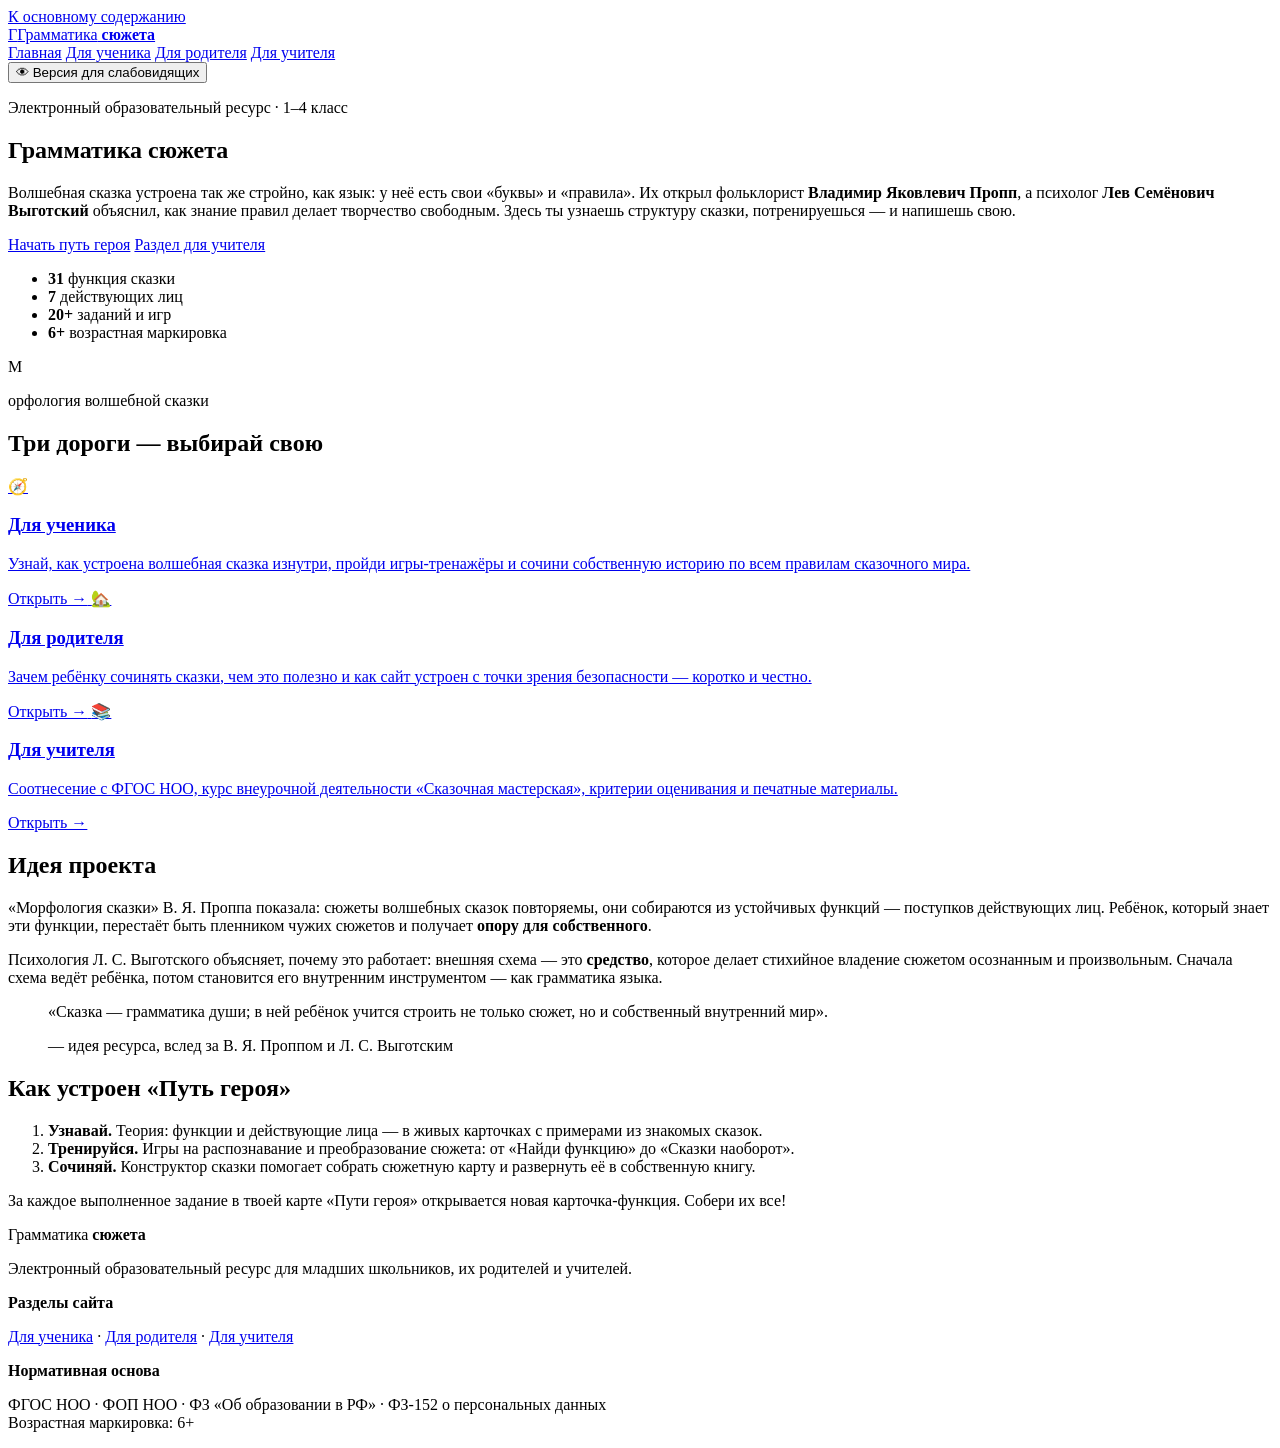
==== index.html @ 420a0da4 "deploy: index.html" ====
<!DOCTYPE html>
<html lang="ru">
<head>
<meta charset="UTF-8">
<meta name="viewport" content="width=device-width, initial-scale=1.0">
<title>Грамматика сюжета — сочиняем волшебную сказку по В. Я. Проппу</title>
<meta name="description" content="Электронный образовательный ресурс: развитие творческого воображения младших школьников через сочинение волшебных сказок по структуре В. Я. Проппа.">
<link rel="stylesheet" href="css/style.css">
</head>
<body>
<a class="skip" href="#main">К основному содержанию</a>
<header class="site-header">
  <div class="wrap header-row">
    <a class="logo" href="index.html"><span class="logo-mark">Г</span><span class="logo-text">Грамматика<b> сюжета</b></span></a>
    <nav class="main-nav" aria-label="Основная навигация">
      <a href="index.html" aria-current="page">Главная</a>
      <a href="pages/uchenik.html">Для ученика</a>
      <a href="pages/roditel.html">Для родителя</a>
      <a href="pages/uchitel.html">Для учителя</a>
    </nav>
    <button id="a11yToggle" class="btn-ghost" type="button" aria-pressed="false" title="Версия для слабовидящих">👁 Версия для слабовидящих</button>
  </div>
</header>

<main id="main">
  <section class="hero">
    <div class="wrap hero-grid">
      <div class="hero-text">
        <p class="overline">Электронный образовательный ресурс · 1–4 класс</p>
        <h1>Грамматика <span class="accent">сюжета</span></h1>
        <p class="lead">Волшебная сказка устроена так же стройно, как язык: у неё есть свои «буквы» и «правила». Их открыл фольклорист <b>Владимир Яковлевич Пропп</b>, а психолог <b>Лев Семёнович Выготский</b> объяснил, как знание правил делает творчество свободным. Здесь ты узнаешь структуру сказки, потренируешься — и напишешь свою.</p>
        <div class="hero-actions">
          <a class="btn primary" href="pages/uchenik.html">Начать путь героя</a>
          <a class="btn" href="pages/uchitel.html">Раздел для учителя</a>
        </div>
        <ul class="hero-facts">
          <li><b>31</b> функция сказки</li>
          <li><b>7</b> действующих лиц</li>
          <li><b>20+</b> заданий и игр</li>
          <li><b>6+</b> возрастная маркировка</li>
        </ul>
      </div>
      <div class="hero-art" aria-hidden="true">
        <div class="book">
          <div class="book-spine"></div>
          <div class="book-cover">
            <span class="drop-cap">М</span>
            <p>орфология волшебной сказки</p>
          </div>
        </div>
      </div>
    </div>
  </section>

  <section class="section">
    <div class="wrap">
      <h2>Три дороги — выбирай свою</h2>
      <div class="cards three">
        <a class="card path" href="pages/uchenik.html">
          <span class="card-emoji" aria-hidden="true">🧭</span>
          <h3>Для ученика</h3>
          <p>Узнай, как устроена волшебная сказка изнутри, пройди игры-тренажёры и сочини собственную историю по всем правилам сказочного мира.</p>
          <span class="card-link">Открыть →</span>
        </a>
        <a class="card path" href="pages/roditel.html">
          <span class="card-emoji" aria-hidden="true">🏡</span>
          <h3>Для родителя</h3>
          <p>Зачем ребёнку сочинять сказки, чем это полезно и как сайт устроен с точки зрения безопасности — коротко и честно.</p>
          <span class="card-link">Открыть →</span>
        </a>
        <a class="card path" href="pages/uchitel.html">
          <span class="card-emoji" aria-hidden="true">📚</span>
          <h3>Для учителя</h3>
          <p>Соотнесение с ФГОС НОО, курс внеурочной деятельности «Сказочная мастерская», критерии оценивания и печатные материалы.</p>
          <span class="card-link">Открыть →</span>
        </a>
      </div>
    </div>
  </section>

  <section class="section tinted">
    <div class="wrap two-col">
      <div>
        <h2>Идея проекта</h2>
        <p>«Морфология сказки» В. Я. Проппа показала: сюжеты волшебных сказок повторяемы, они собираются из устойчивых функций — поступков действующих лиц. Ребёнок, который знает эти функции, перестаёт быть пленником чужих сюжетов и получает <b>опору для собственного</b>.</p>
        <p>Психология Л. С. Выготского объясняет, почему это работает: внешняя схема — это <b>средство</b>, которое делает стихийное владение сюжетом осознанным и произвольным. Сначала схема ведёт ребёнка, потом становится его внутренним инструментом — как грамматика языка.</p>
      </div>
      <blockquote class="quote">
        <p>«Сказка — грамматика души; в ней ребёнок учится строить не только сюжет, но и собственный внутренний мир».</p>
        <footer>— идея ресурса, вслед за В. Я. Проппом и Л. С. Выготским</footer>
      </blockquote>
    </div>
  </section>

  <section class="section">
    <div class="wrap">
      <h2>Как устроен «Путь героя»</h2>
      <ol class="steps">
        <li><b>Узнавай.</b> Теория: функции и действующие лица — в живых карточках с примерами из знакомых сказок.</li>
        <li><b>Тренируйся.</b> Игры на распознавание и преобразование сюжета: от «Найди функцию» до «Сказки наоборот».</li>
        <li><b>Сочиняй.</b> Конструктор сказки помогает собрать сюжетную карту и развернуть её в собственную книгу.</li>
      </ol>
      <p class="note">За каждое выполненное задание в твоей карте «Пути героя» открывается новая карточка-функция. Собери их все!</p>
    </div>
  </section>
</main>

<footer class="site-footer">
  <div class="wrap footer-grid">
    <div>
      <p class="logo-text">Грамматика<b> сюжета</b></p>
      <p>Электронный образовательный ресурс для младших школьников, их родителей и учителей.</p>
    </div>
    <div>
      <p><b>Разделы сайта</b></p>
      <p><a href="pages/uchenik.html">Для ученика</a> · <a href="pages/roditel.html">Для родителя</a> · <a href="pages/uchitel.html">Для учителя</a></p>
    </div>
    <div>
      <p><b>Нормативная основа</b></p>
      <p>ФГОС НОО · ФОП НОО · ФЗ «Об образовании в РФ» · ФЗ-152 о персональных данных<br>Возрастная маркировка: 6+</p>
    </div>
  </div>
</footer>
<script src="js/app.js"></script>
</body>
</html>
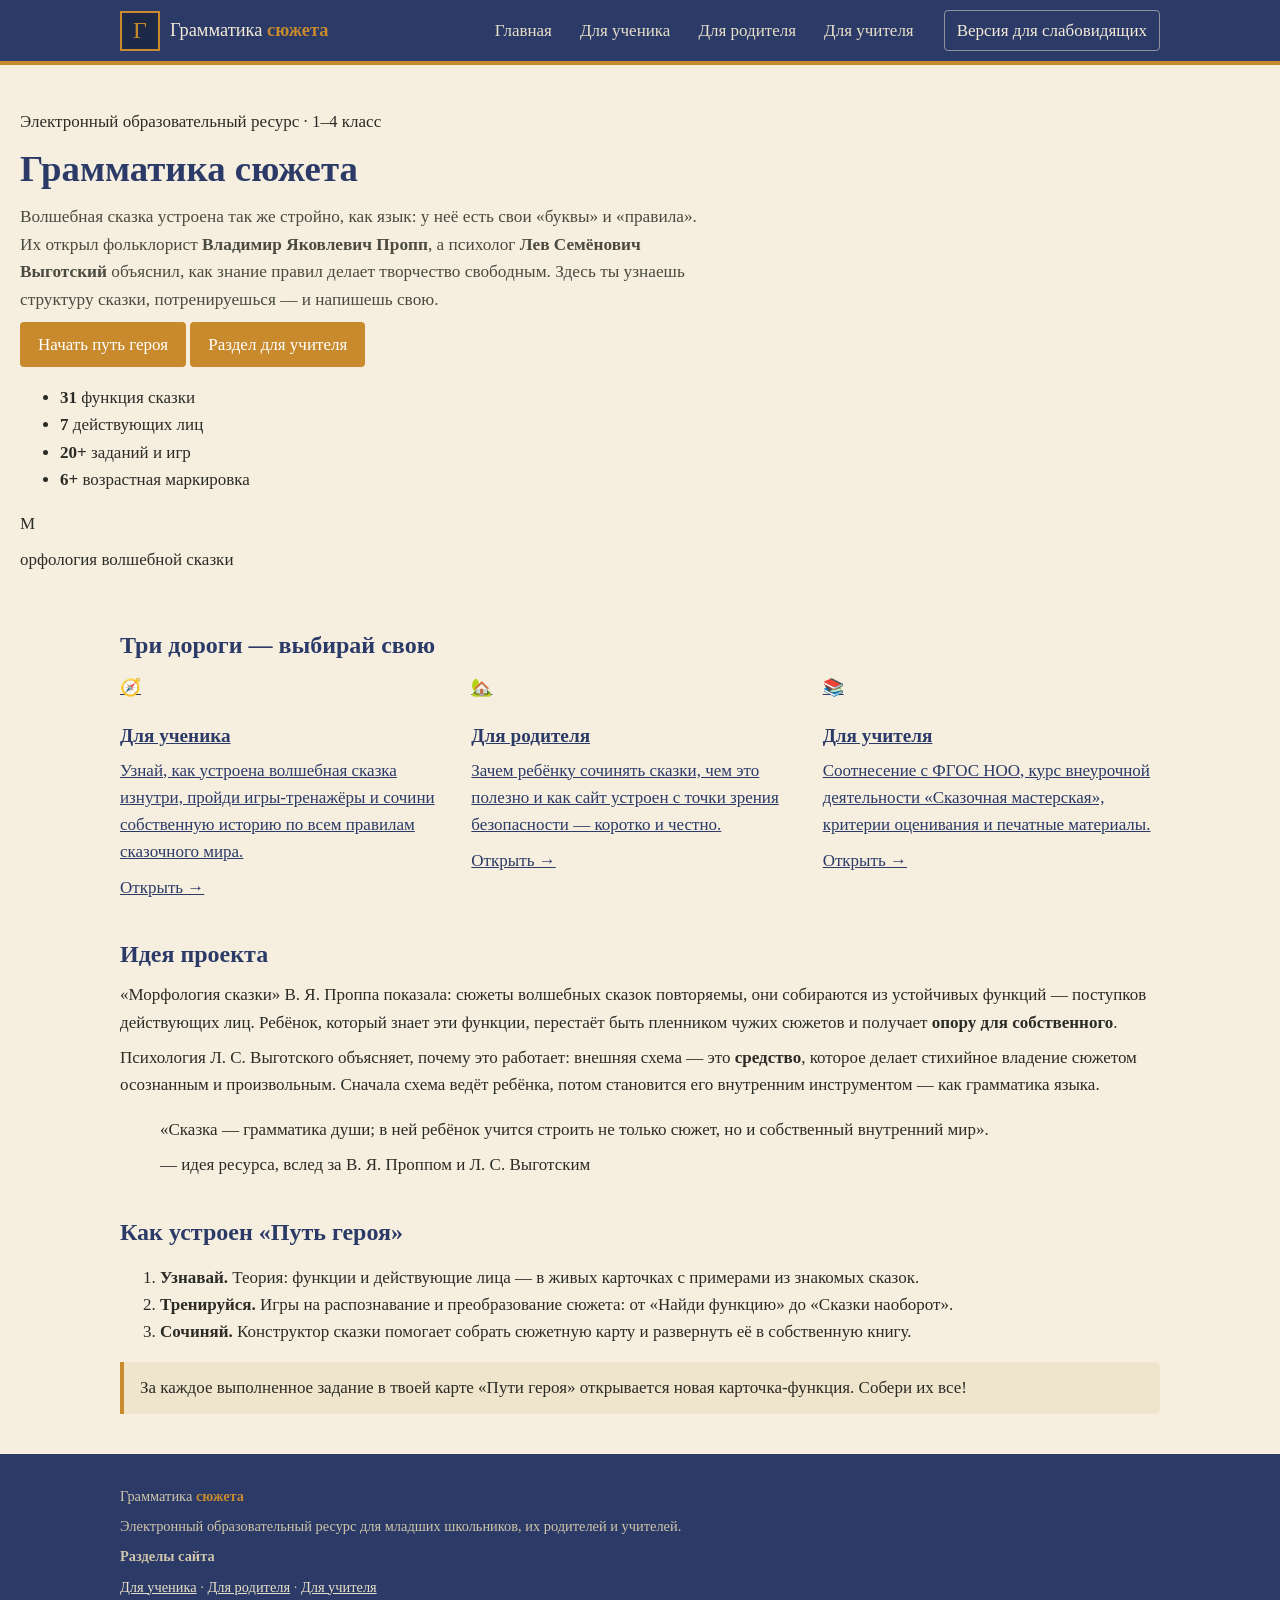
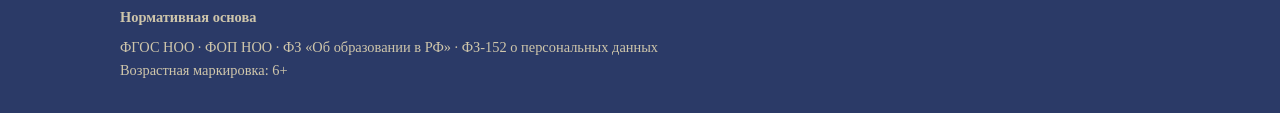
==== commit b484d411: "fix: hero book layout + section links" ====
--- a/index.html
+++ b/index.html
@@ -14,9 +14,9 @@
     <a class="logo" href="index.html"><span class="logo-mark">Г</span><span class="logo-text">Грамматика<b> сюжета</b></span></a>
     <nav class="main-nav" aria-label="Основная навигация">
       <a href="index.html" aria-current="page">Главная</a>
-      <a href="pages/uchenik.html">Для ученика</a>
-      <a href="pages/roditel.html">Для родителя</a>
-      <a href="pages/uchitel.html">Для учителя</a>
+      <a href="uchenik.html">Для ученика</a>
+      <a href="roditel.html">Для родителя</a>
+      <a href="uchitel.html">Для учителя</a>
     </nav>
     <button id="a11yToggle" class="btn-ghost" type="button" aria-pressed="false" title="Версия для слабовидящих">👁 Версия для слабовидящих</button>
   </div>
@@ -30,8 +30,8 @@
         <h1>Грамматика <span class="accent">сюжета</span></h1>
         <p class="lead">Волшебная сказка устроена так же стройно, как язык: у неё есть свои «буквы» и «правила». Их открыл фольклорист <b>Владимир Яковлевич Пропп</b>, а психолог <b>Лев Семёнович Выготский</b> объяснил, как знание правил делает творчество свободным. Здесь ты узнаешь структуру сказки, потренируешься — и напишешь свою.</p>
         <div class="hero-actions">
-          <a class="btn primary" href="pages/uchenik.html">Начать путь героя</a>
-          <a class="btn" href="pages/uchitel.html">Раздел для учителя</a>
+          <a class="btn primary" href="uchenik.html">Начать путь героя</a>
+          <a class="btn" href="uchitel.html">Раздел для учителя</a>
         </div>
         <ul class="hero-facts">
           <li><b>31</b> функция сказки</li>
@@ -56,19 +56,19 @@
     <div class="wrap">
       <h2>Три дороги — выбирай свою</h2>
       <div class="cards three">
-        <a class="card path" href="pages/uchenik.html">
+        <a class="card path" href="uchenik.html">
           <span class="card-emoji" aria-hidden="true">🧭</span>
           <h3>Для ученика</h3>
           <p>Узнай, как устроена волшебная сказка изнутри, пройди игры-тренажёры и сочини собственную историю по всем правилам сказочного мира.</p>
           <span class="card-link">Открыть →</span>
         </a>
-        <a class="card path" href="pages/roditel.html">
+        <a class="card path" href="roditel.html">
           <span class="card-emoji" aria-hidden="true">🏡</span>
           <h3>Для родителя</h3>
           <p>Зачем ребёнку сочинять сказки, чем это полезно и как сайт устроен с точки зрения безопасности — коротко и честно.</p>
           <span class="card-link">Открыть →</span>
         </a>
-        <a class="card path" href="pages/uchitel.html">
+        <a class="card path" href="uchitel.html">
           <span class="card-emoji" aria-hidden="true">📚</span>
           <h3>Для учителя</h3>
           <p>Соотнесение с ФГОС НОО, курс внеурочной деятельности «Сказочная мастерская», критерии оценивания и печатные материалы.</p>
@@ -113,7 +113,7 @@
     </div>
     <div>
       <p><b>Разделы сайта</b></p>
-      <p><a href="pages/uchenik.html">Для ученика</a> · <a href="pages/roditel.html">Для родителя</a> · <a href="pages/uchitel.html">Для учителя</a></p>
+      <p><a href="uchenik.html">Для ученика</a> · <a href="roditel.html">Для родителя</a> · <a href="uchitel.html">Для учителя</a></p>
     </div>
     <div>
       <p><b>Нормативная основа</b></p>
--- a/css/style.css
+++ b/css/style.css
@@ -0,0 +1,158 @@
+:root{
+  --paper:#f6efe0; --paper2:#efe4cc; --ink:#2b2b26; --navy:#2b3a67; --navy2:#1d2947;
+  --ochre:#c88a2d; --ochre2:#a8721f; --red:#8e3b2f; --green:#4e6b48; --line:#d8c9a6;
+  --card:#fffaf0; --shadow:0 2px 10px rgba(43,58,103,.10);
+}
+*{box-sizing:border-box}
+html{scroll-behavior:smooth}
+body{margin:0;background:var(--paper);color:var(--ink);font:17px/1.6 Georgia,'Times New Roman',serif}
+.wrap{max-width:1080px;margin:0 auto;padding:0 20px}
+h1,h2,h3,h4{font-family:'Palatino Linotype',Palatino,Georgia,serif;color:var(--navy);line-height:1.25}
+h1{font-size:2.1rem;margin:.3em 0} h2{font-size:1.5rem;margin:1.6em 0 .5em} h3{font-size:1.2rem;margin:1.2em 0 .4em}
+p{margin:.5em 0}
+a{color:var(--navy)}
+.skip{position:absolute;left:-999px;top:0;background:var(--navy);color:#fff;padding:8px 14px;z-index:99}
+.skip:focus{left:8px;top:8px}
+.site-header{background:var(--navy);color:#f3ead7;border-bottom:4px solid var(--ochre)}
+.header-row{display:flex;align-items:center;gap:18px;flex-wrap:wrap;padding:10px 20px}
+.logo{display:flex;align-items:center;gap:10px;color:#f3ead7;text-decoration:none;font-size:1.15rem}
+.logo-mark{display:inline-flex;align-items:center;justify-content:center;width:40px;height:40px;border:2px solid var(--ochre);color:var(--ochre);font-size:1.5rem;font-family:'Palatino Linotype',serif;background:var(--navy2)}
+.logo-text b{color:var(--ochre);font-weight:600}
+.main-nav{display:flex;gap:4px;flex-wrap:wrap;margin-left:auto}
+.main-nav a{color:#e8dfc8;text-decoration:none;padding:7px 12px;border-radius:4px}
+.main-nav a:hover{background:rgba(255,255,255,.12)}
+.main-nav a.active{background:var(--ochre);color:#fff}
+.btn-ghost{background:transparent;border:1px solid rgba(243,234,215,.5);color:#f3ead7;padding:6px 12px;border-radius:4px;cursor:pointer;font:inherit}
+.btn-ghost:hover{background:rgba(255,255,255,.12)}
+.btn{display:inline-block;background:var(--ochre);color:#fff;border:none;padding:9px 18px;border-radius:4px;cursor:pointer;font:inherit;text-decoration:none}
+.btn:hover{background:var(--ochre2)}
+.btn-outline{display:inline-block;background:transparent;border:1.5px solid var(--navy);color:var(--navy);padding:8px 16px;border-radius:4px;cursor:pointer;font:inherit}
+.btn-outline:hover{background:var(--navy);color:#fff}
+.btn.small{padding:5px 10px;font-size:.85rem}
+.page-title{margin-top:24px}
+.lead{font-size:1.08rem;color:#4a4a40;max-width:52em}
+.hero{display:grid;grid-template-columns:1.4fr 1fr;gap:26px;align-items:center;padding:34px 0 10px}
+.hero h1{font-size:2.3rem}
+.hero .subtitle{color:var(--ochre2);font-style:italic;font-size:1.1rem}
+.door{display:block;background:var(--card);border:1px solid var(--line);border-left:5px solid var(--ochre);border-radius:6px;padding:18px 20px;text-decoration:none;color:var(--ink);box-shadow:var(--shadow);transition:transform .15s ease}
+.door:hover{transform:translateY(-2px)}
+.door h3{margin:0 0 6px;color:var(--navy)}
+.door p{margin:0;color:#55534a;font-size:.95rem}
+.doors{display:grid;grid-template-columns:repeat(3,1fr);gap:16px;margin:26px 0}
+.tabs{display:flex;gap:8px;flex-wrap:wrap;margin:18px 0}
+.tab{background:var(--paper2);border:1px solid var(--line);border-bottom:none;padding:9px 16px;border-radius:6px 6px 0 0;cursor:pointer;font:inherit;color:var(--navy)}
+.tab.active{background:var(--card);font-weight:bold;border-color:var(--ochre)}
+.tabpanel{background:var(--card);border:1px solid var(--line);border-radius:0 6px 6px 6px;padding:22px 26px;box-shadow:var(--shadow)}
+.tabpanel[hidden]{display:none}
+.cards{display:grid;grid-template-columns:repeat(auto-fill,minmax(250px,1fr));gap:14px;margin:14px 0}
+.fcard{background:var(--paper);border:1px solid var(--line);border-radius:6px;padding:12px 14px;position:relative}
+.fcard .num{position:absolute;top:-10px;left:12px;background:var(--navy);color:#fff;border-radius:50%;width:26px;height:26px;display:flex;align-items:center;justify-content:center;font-size:.8rem}
+.fcard h4{margin:6px 0 4px;font-size:1rem}
+.fcard p{margin:0;font-size:.88rem;color:#55534a}
+.task{background:var(--paper);border:1px solid var(--line);border-radius:6px;padding:18px 20px;margin:16px 0}
+.task h3{margin-top:0}
+.task .hint{font-size:.88rem;color:#77746a;font-style:italic}
+.feedback{margin-top:10px;padding:8px 12px;border-radius:4px;display:none}
+.feedback.ok{display:block;background:#e7efe4;color:var(--green);border:1px solid #bcd3b4}
+.feedback.bad{display:block;background:#f3e2de;color:var(--red);border:1px solid #dcb8b0}
+.chip{display:inline-block;background:var(--card);border:1.5px solid var(--navy);border-radius:20px;padding:6px 14px;margin:4px;cursor:pointer;font:inherit;font-size:.95rem}
+.chip:hover{background:#eef0f7}
+.chip.used{opacity:.35;pointer-events:none}
+.chip.correct{background:var(--green);border-color:var(--green);color:#fff}
+.chip.wrong{background:var(--red);border-color:var(--red);color:#fff}
+.order-slot{min-height:46px;border:1.5px dashed var(--line);border-radius:4px;margin:6px 0;padding:8px 10px;background:#fbf6ea;display:flex;align-items:center;gap:8px}
+.order-slot .slot-num{background:var(--navy);color:#fff;border-radius:4px;min-width:26px;height:26px;display:inline-flex;align-items:center;justify-content:center;font-size:.8rem}
+select,input[type=text],textarea{font:inherit;padding:8px 10px;border:1px solid var(--line);border-radius:4px;background:#fff;width:100%;max-width:560px}
+textarea{min-height:120px}
+.quiz-q{margin:16px 0}
+.quiz-q p{font-weight:bold}
+.quiz-opt{display:block;margin:4px 0}
+.story-map{counter-reset:step;margin:10px 0;padding-left:0;list-style:none}
+.story-map li{counter-increment:step;position:relative;padding:8px 0 8px 46px;border-left:2px solid var(--ochre);margin-left:14px}
+.story-map li::before{content:counter(step);position:absolute;left:-14px;top:8px;width:26px;height:26px;background:var(--ochre);color:#fff;border-radius:50%;display:flex;align-items:center;justify-content:center;font-size:.85rem}
+.aud{border:none;background:none;cursor:pointer;font-size:.9rem;color:var(--navy);text-decoration:underline;padding:0}
+.progress-path{background:var(--navy2);color:#e8dfc8;border-radius:6px;padding:14px 18px;margin:16px 0;display:flex;align-items:center;gap:14px;flex-wrap:wrap}
+.progress-path b{color:var(--ochre)}
+.progress-bar{flex:1;min-width:160px;height:12px;background:rgba(255,255,255,.15);border-radius:6px;overflow:hidden}
+.progress-bar i{display:block;height:100%;background:var(--ochre);width:0;transition:width .4s}
+.match-row{display:flex;gap:10px;align-items:center;flex-wrap:wrap;margin:8px 0}
+.match-row .label{min-width:220px}
+.note{border-left:4px solid var(--ochre);background:var(--paper2);padding:12px 16px;border-radius:0 6px 6px 0;margin:14px 0}
+.note b{color:var(--navy)}
+footer.site-footer{margin-top:40px;background:var(--navy);color:#cfc6ab;padding:24px 0;font-size:.9rem}
+.footer-row{display:grid;grid-template-columns:repeat(3,1fr);gap:18px}
+footer a{color:#e8dfc8}
+/* Версия для слабовидящих */
+body.a11y{background:#fff;color:#000;font-size:1.35em;line-height:1.8}
+body.a11y .site-header,body.a11y footer.site-footer{background:#000;color:#fff}
+body.a11y h1,body.a11y h2,body.a11y h3,body.a11y h4{color:#000}
+body.a11y .tabpanel,body.a11y .task,body.a11y .fcard,body.a11y .door,body.a11y .note{background:#fff;border:2px solid #000}
+body.a11y .tab{background:#fff;border:2px solid #000;color:#000}
+body.a11y .tab.active{background:#000;color:#fff;font-weight:normal}
+body.a11y .main-nav a{color:#fff}
+body.a11y .btn{background:#000;border:2px solid #000}
+body.a11y img{filter:grayscale(1)}
+@media(max-width:820px){.hero{grid-template-columns:1fr}.doors{grid-template-columns:1fr}.footer-row{grid-template-columns:1fr}.header-row{gap:10px}}
+@media print{.site-header,.site-footer,.tabs,.btn,.progress-path{display:none}}
+
+/* Кнопка прослушивания */
+.speech-btn{background:none;border:1px solid var(--line);border-radius:8px;padding:2px 10px;cursor:pointer;font-size:.85em;color:var(--navy)}
+.speech-btn:hover{background:var(--card)}
+.speech-btn[aria-pressed="true"]{background:var(--ochre);color:#fff;border-color:var(--ochre)}
+
+/* Путь героя */
+.hero-path{display:flex;flex-wrap:wrap;gap:6px;margin:10px 0}
+.hero-path .step{width:34px;height:34px;border-radius:50%;display:flex;align-items:center;justify-content:center;font-size:.75em;border:2px solid var(--line);background:var(--card);color:#b7ab8f;font-family:sans-serif}
+.hero-path .step.done{border-color:var(--ochre);background:var(--ochre);color:#fff}
+
+/* Отрывки и выборы */
+.excerpt{background:var(--card);border-left:4px solid var(--ochre);padding:10px 14px;margin:8px 0;font-style:italic}
+.excerpt .who{display:block;font-style:normal;font-size:.85em;color:#7a7154}
+.task select,.task input[type=text]{font:inherit;padding:6px 8px;border:1px solid var(--line);border-radius:8px;background:#fff;max-width:100%}
+.task .row{margin:6px 0}
+.score{font-family:sans-serif;font-size:.95em;color:var(--navy);margin-top:8px}
+.restart{margin-left:10px}
+
+/* Кубики */
+.dice-row{display:flex;gap:16px;flex-wrap:wrap;margin:10px 0}
+.dice{flex:1 1 180px;background:var(--card);border:2px solid var(--navy);border-radius:14px;padding:12px;text-align:center;min-height:96px;display:flex;flex-direction:column;justify-content:center}
+.dice .d-label{font-size:.8em;text-transform:uppercase;letter-spacing:.08em;color:#7a7154;font-family:sans-serif}
+.dice .d-value{font-size:1.15em;color:var(--navy);font-weight:bold;margin-top:4px}
+.dice.thrown{animation:shake .4s}
+@keyframes shake{25%{transform:rotate(-2deg)}75%{transform:rotate(2deg)}}
+
+/* Конструктор сказки */
+.builder-line{display:flex;align-items:center;gap:10px;margin:8px 0;padding:8px 10px;background:var(--card);border:1px solid var(--line);border-radius:10px}
+.builder-line .b-num{width:30px;height:30px;border-radius:50%;background:var(--navy);color:#fff;display:flex;align-items:center;justify-content:center;font-family:sans-serif;font-size:.8em;flex:none}
+.builder-line select{flex:1}
+.builder-line .b-help{font-size:.85em;color:#7a7154}
+.builder-out{background:var(--card);border:2px dashed var(--ochre);border-radius:12px;padding:14px;margin-top:12px}
+textarea.tale{width:100%;min-height:180px;font:inherit;padding:10px;border:1px solid var(--line);border-radius:10px;background:#fff}
+.task .btn{margin-top:8px}
+.cubes{display:flex;gap:12px;flex-wrap:wrap;margin:10px 0}
+.cube{flex:1 1 150px;background:var(--card);border:2px solid var(--navy);border-radius:14px;padding:14px;text-align:center;min-height:80px;display:flex;align-items:center;justify-content:center;font-weight:bold}
+.constructor .step{display:flex;gap:10px;align-items:flex-start;margin:8px 0;padding:10px;border:1px solid var(--line);border-radius:10px;background:var(--card)}
+.constructor .step .num{min-width:30px;height:30px;border-radius:50%;background:var(--navy);color:#fff;display:flex;align-items:center;justify-content:center;font-family:sans-serif;font-size:.85em}
+.constructor textarea{flex:1}
+details.func-card{border:1px solid var(--line);border-radius:10px;background:var(--card);margin:6px 0;padding:8px 12px}
+details.func-card summary{cursor:pointer;font-weight:bold;color:var(--navy)}
+details.func-card .ex{color:#5a5240;font-style:italic}
+
+/* Версия для слабовидящих */
+body.a11y{background:#fff;color:#000;font-size:20px;line-height:1.8}
+body.a11y .site-header{background:#fff;color:#000;border-bottom:3px solid #000}
+body.a11y .logo,body.a11y .main-nav a,body.a11y .main-nav a.active{color:#000;border-color:#000}
+body.a11y h1,body.a11y h2,body.a11y h3,body.a11y h4{color:#000}
+body.a11y .card,body.a11y .fcard,body.a11y .task,body.a11y details.func-card,body.a11y .excerpt{background:#fff;border-color:#000}
+body.a11y img{max-width:100%;filter:grayscale(1)}
+body.a11y .btn,body.a11y .chip,body.a11y .tab{border:2px solid #000}
+
+/* Версия для слабовидящих */
+body.a11y{background:#fff;color:#000;font-size:22px}
+body.a11y .site-header{background:#000;color:#fff;border-bottom:4px solid #000}
+body.a11y .logo-text,body.a11y .main-nav a{color:#fff}
+body.a11y h1,body.a11y h2,body.a11y h3,body.a11y h4{color:#000}
+body.a11y .fcard,details.func-card,.task,.constructor .step{background:#fff;border-color:#000}
+body.a11y .btn,body.a11y .tab.active{background:#000;color:#ffd700}
+body.a11y img{filter:contrast(1.1)}
+body.a11y .lead,body.a11y p{color:#000}
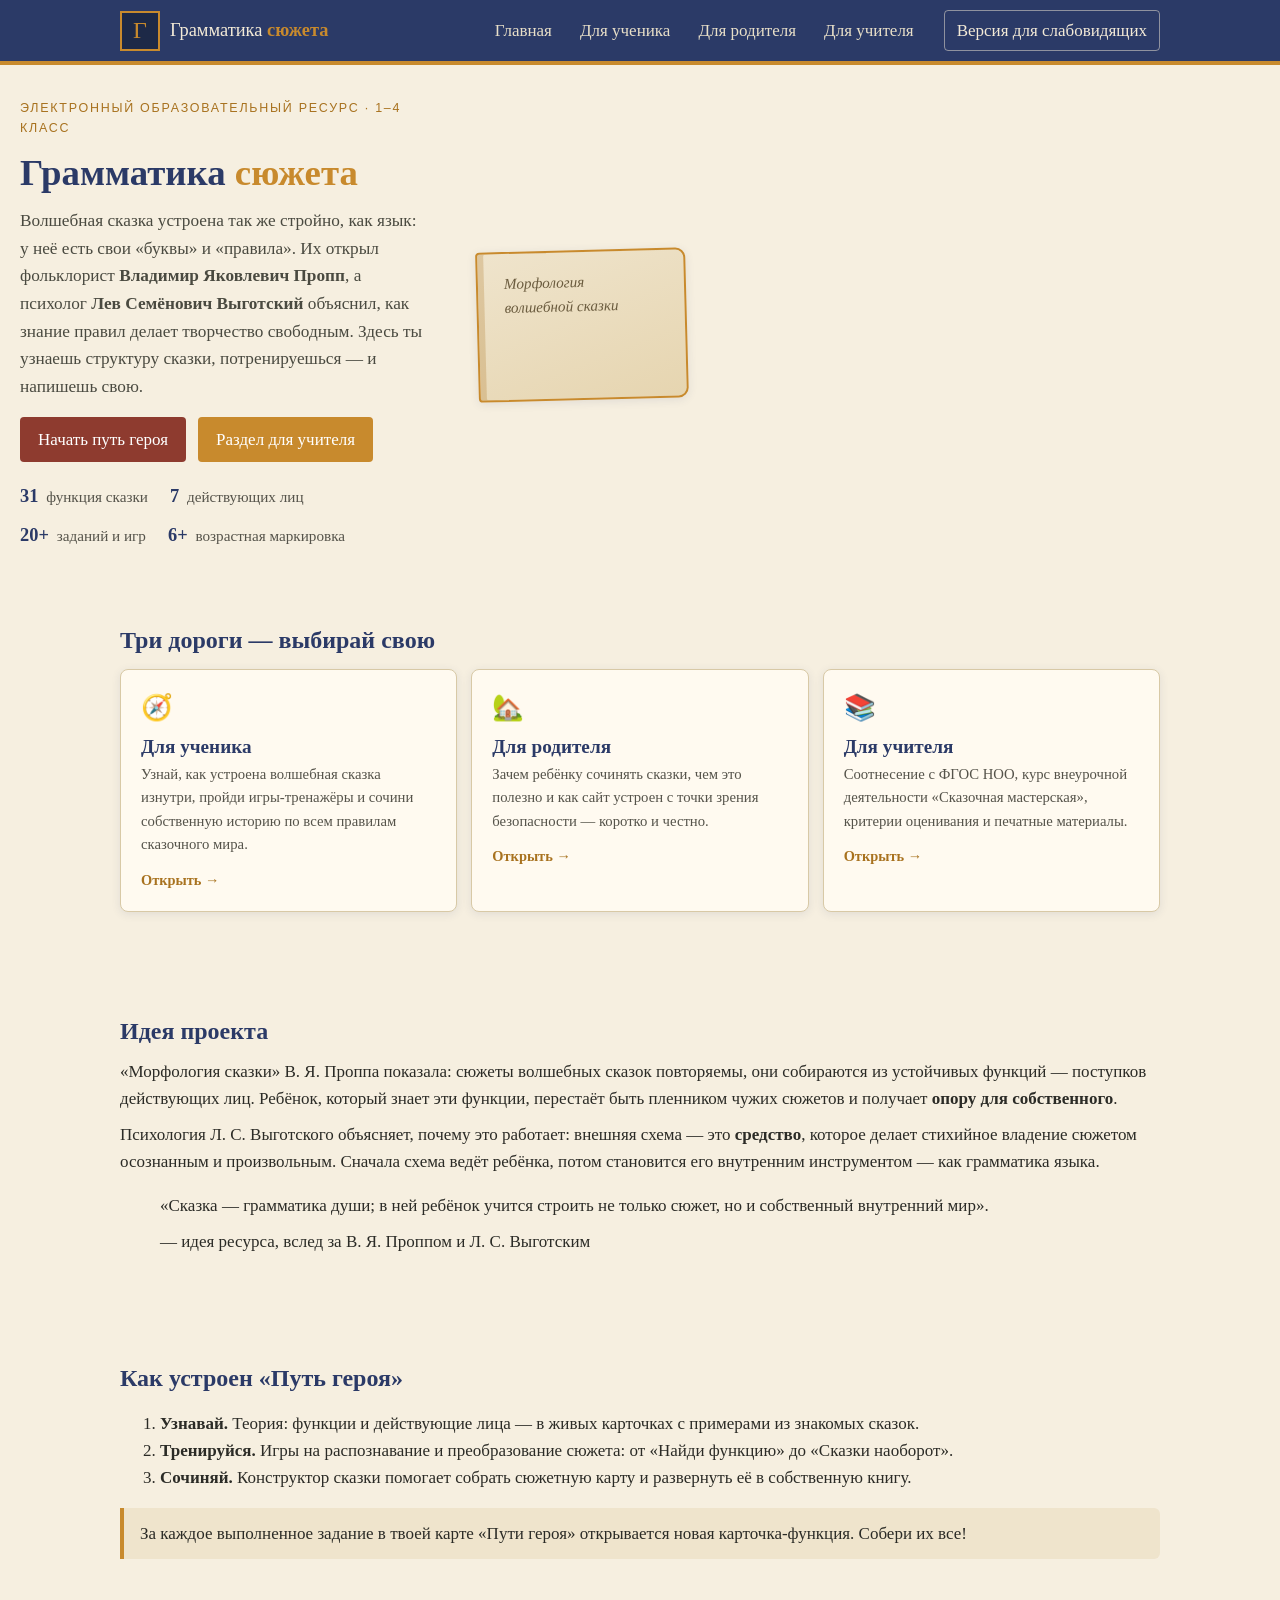
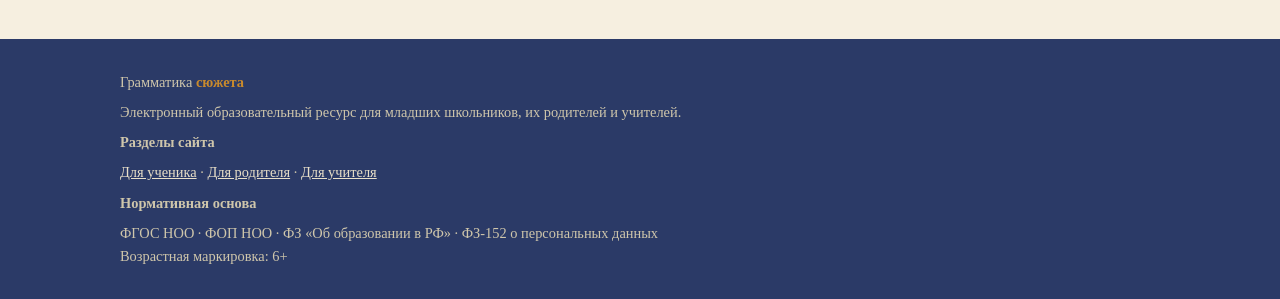
==== commit 60948f3e: "fix: целое слово на обложке" ====
--- a/index.html
+++ b/index.html
@@ -44,8 +44,7 @@
         <div class="book">
           <div class="book-spine"></div>
           <div class="book-cover">
-            <span class="drop-cap">М</span>
-            <p>орфология волшебной сказки</p>
+            <p class="book-title">Морфология волшебной сказки</p>
           </div>
         </div>
       </div>
--- a/css/style.css
+++ b/css/style.css
@@ -156,3 +156,36 @@
 body.a11y .btn,body.a11y .tab.active{background:#000;color:#ffd700}
 body.a11y img{filter:contrast(1.1)}
 body.a11y .lead,body.a11y p{color:#000}
+
+
+/* Главная: шапка-герой */
+.section{padding:26px 0}
+.overline{font-family:sans-serif;font-size:.78rem;letter-spacing:.14em;text-transform:uppercase;color:var(--ochre2);margin:0}
+.hero-grid{display:grid;grid-template-columns:1.4fr .9fr;gap:30px;align-items:center}
+.accent{color:var(--ochre)}
+.hero-actions{display:flex;gap:12px;flex-wrap:wrap;margin:16px 0 20px}
+.btn.primary{background:var(--red)}
+.btn.primary:hover{background:#7a3126}
+.hero-facts{list-style:none;display:flex;flex-wrap:wrap;gap:10px 22px;margin:6px 0 0;padding:0;font-size:.95rem;color:#55534a}
+.hero-facts b{color:var(--navy);font-size:1.15rem;margin-right:4px}
+/* Книжка-обложка */
+.hero-art{display:flex;justify-content:center}
+.book{perspective:600px}
+.book-cover{width:210px;min-height:150px;background:linear-gradient(160deg,var(--paper2),#e6d5b0);border:2px solid var(--ochre);border-radius:4px 10px 10px 4px;box-shadow:var(--shadow),inset 6px 0 0 rgba(168,114,31,.25);padding:18px 18px 16px 26px;display:flex;flex-wrap:wrap;align-items:baseline;column-gap:6px;transform:rotate(-1.5deg)}
+.drop-cap{font-family:'Palatino Linotype',Palatino,Georgia,serif;font-size:3.2rem;line-height:.9;color:var(--red);font-weight:bold}
+.book-cover p{margin:0;font-style:italic;color:#6b5c3f;font-size:.95rem;max-width:120px}
+/* Карточки «Три дороги» */
+.cards .card{display:block;background:var(--card);border:1px solid var(--line);border-radius:8px;padding:18px 20px;text-decoration:none;color:var(--ink);box-shadow:var(--shadow);transition:transform .15s ease}
+.cards .card:hover{transform:translateY(-3px)}
+.card-emoji{font-size:1.6rem}
+.cards .card h3{margin:.3em 0 .2em;color:var(--navy)}
+.cards .card p{font-size:.92rem;color:#55534a;margin:.2em 0 .6em}
+.card-link{color:var(--ochre2);font-weight:bold;font-size:.9rem}
+.cards.three{grid-template-columns:repeat(3,1fr)}
+@media(max-width:820px){.hero-grid{grid-template-columns:1fr}.cards.three{grid-template-columns:1fr}}
+/* Слабовидящим: новые блоки */
+body.a11y .hero-facts b{color:#000}
+body.a11y .book-cover{background:#fff;border-color:#000;box-shadow:none}
+body.a11y .drop-cap{color:#000}
+body.a11y .card-link,body.a11y .overline,body.a11y .accent{color:#000}
+body.a11y .cards .card,body.a11y .btn.primary{background:#fff;border:2px solid #000;color:#000}
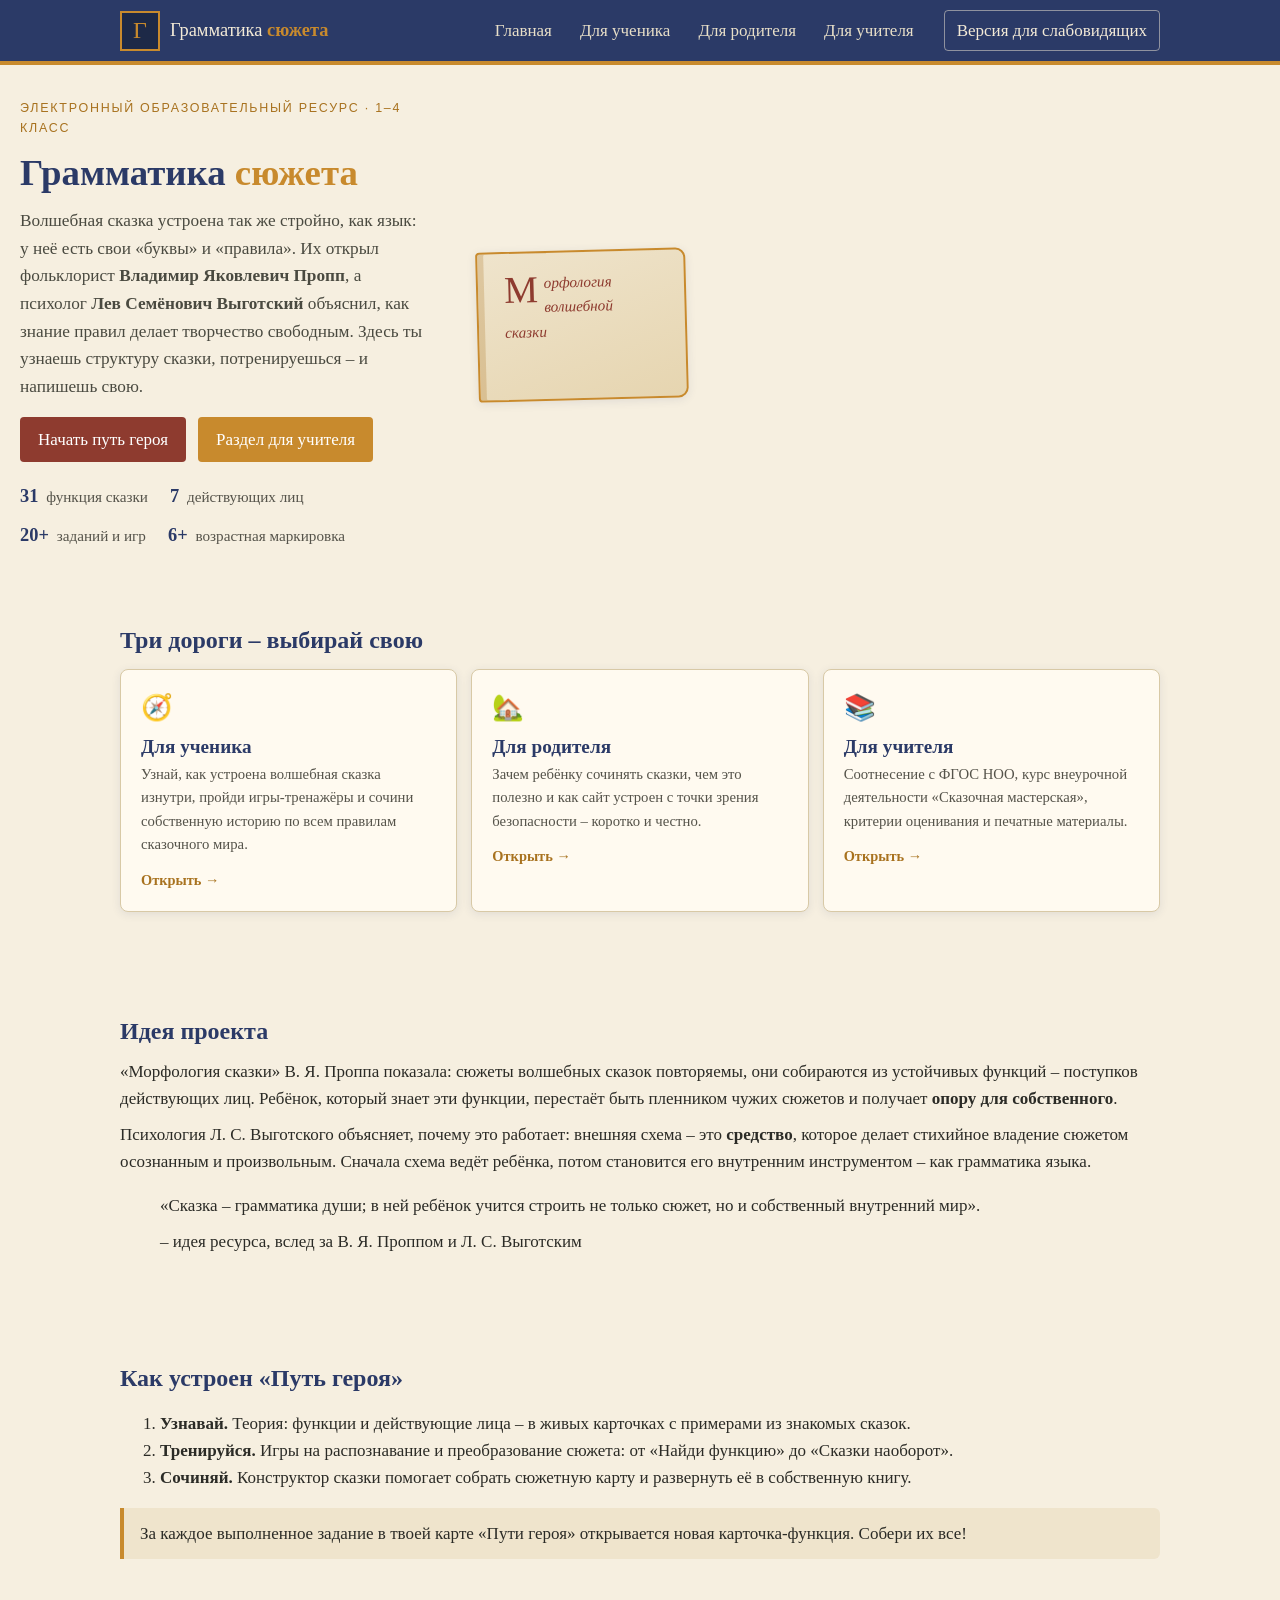
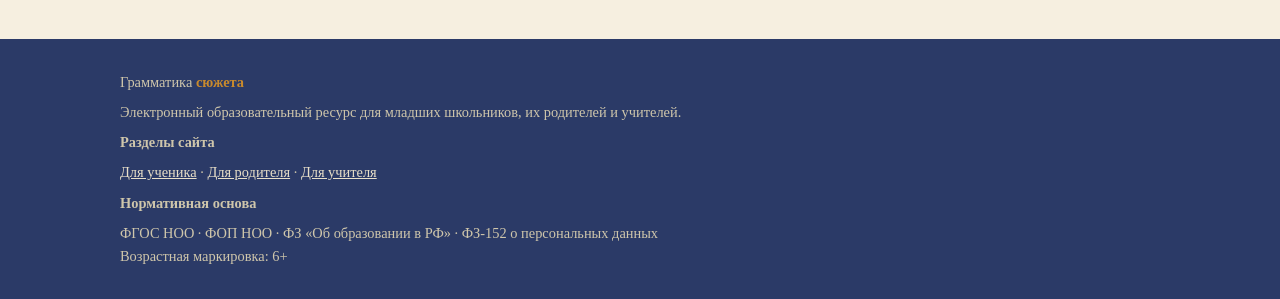
==== commit 732dd453: "style: средние тире вместо длинных" ====
--- a/index.html
+++ b/index.html
@@ -3,7 +3,7 @@
 <head>
 <meta charset="UTF-8">
 <meta name="viewport" content="width=device-width, initial-scale=1.0">
-<title>Грамматика сюжета — сочиняем волшебную сказку по В. Я. Проппу</title>
+<title>Грамматика сюжета – сочиняем волшебную сказку по В. Я. Проппу</title>
 <meta name="description" content="Электронный образовательный ресурс: развитие творческого воображения младших школьников через сочинение волшебных сказок по структуре В. Я. Проппа.">
 <link rel="stylesheet" href="css/style.css">
 </head>
@@ -28,7 +28,7 @@
       <div class="hero-text">
         <p class="overline">Электронный образовательный ресурс · 1–4 класс</p>
         <h1>Грамматика <span class="accent">сюжета</span></h1>
-        <p class="lead">Волшебная сказка устроена так же стройно, как язык: у неё есть свои «буквы» и «правила». Их открыл фольклорист <b>Владимир Яковлевич Пропп</b>, а психолог <b>Лев Семёнович Выготский</b> объяснил, как знание правил делает творчество свободным. Здесь ты узнаешь структуру сказки, потренируешься — и напишешь свою.</p>
+        <p class="lead">Волшебная сказка устроена так же стройно, как язык: у неё есть свои «буквы» и «правила». Их открыл фольклорист <b>Владимир Яковлевич Пропп</b>, а психолог <b>Лев Семёнович Выготский</b> объяснил, как знание правил делает творчество свободным. Здесь ты узнаешь структуру сказки, потренируешься – и напишешь свою.</p>
         <div class="hero-actions">
           <a class="btn primary" href="uchenik.html">Начать путь героя</a>
           <a class="btn" href="uchitel.html">Раздел для учителя</a>
@@ -53,7 +53,7 @@
 
   <section class="section">
     <div class="wrap">
-      <h2>Три дороги — выбирай свою</h2>
+      <h2>Три дороги – выбирай свою</h2>
       <div class="cards three">
         <a class="card path" href="uchenik.html">
           <span class="card-emoji" aria-hidden="true">🧭</span>
@@ -64,7 +64,7 @@
         <a class="card path" href="roditel.html">
           <span class="card-emoji" aria-hidden="true">🏡</span>
           <h3>Для родителя</h3>
-          <p>Зачем ребёнку сочинять сказки, чем это полезно и как сайт устроен с точки зрения безопасности — коротко и честно.</p>
+          <p>Зачем ребёнку сочинять сказки, чем это полезно и как сайт устроен с точки зрения безопасности – коротко и честно.</p>
           <span class="card-link">Открыть →</span>
         </a>
         <a class="card path" href="uchitel.html">
@@ -81,12 +81,12 @@
     <div class="wrap two-col">
       <div>
         <h2>Идея проекта</h2>
-        <p>«Морфология сказки» В. Я. Проппа показала: сюжеты волшебных сказок повторяемы, они собираются из устойчивых функций — поступков действующих лиц. Ребёнок, который знает эти функции, перестаёт быть пленником чужих сюжетов и получает <b>опору для собственного</b>.</p>
-        <p>Психология Л. С. Выготского объясняет, почему это работает: внешняя схема — это <b>средство</b>, которое делает стихийное владение сюжетом осознанным и произвольным. Сначала схема ведёт ребёнка, потом становится его внутренним инструментом — как грамматика языка.</p>
+        <p>«Морфология сказки» В. Я. Проппа показала: сюжеты волшебных сказок повторяемы, они собираются из устойчивых функций – поступков действующих лиц. Ребёнок, который знает эти функции, перестаёт быть пленником чужих сюжетов и получает <b>опору для собственного</b>.</p>
+        <p>Психология Л. С. Выготского объясняет, почему это работает: внешняя схема – это <b>средство</b>, которое делает стихийное владение сюжетом осознанным и произвольным. Сначала схема ведёт ребёнка, потом становится его внутренним инструментом – как грамматика языка.</p>
       </div>
       <blockquote class="quote">
-        <p>«Сказка — грамматика души; в ней ребёнок учится строить не только сюжет, но и собственный внутренний мир».</p>
-        <footer>— идея ресурса, вслед за В. Я. Проппом и Л. С. Выготским</footer>
+        <p>«Сказка – грамматика души; в ней ребёнок учится строить не только сюжет, но и собственный внутренний мир».</p>
+        <footer>– идея ресурса, вслед за В. Я. Проппом и Л. С. Выготским</footer>
       </blockquote>
     </div>
   </section>
@@ -95,7 +95,7 @@
     <div class="wrap">
       <h2>Как устроен «Путь героя»</h2>
       <ol class="steps">
-        <li><b>Узнавай.</b> Теория: функции и действующие лица — в живых карточках с примерами из знакомых сказок.</li>
+        <li><b>Узнавай.</b> Теория: функции и действующие лица – в живых карточках с примерами из знакомых сказок.</li>
         <li><b>Тренируйся.</b> Игры на распознавание и преобразование сюжета: от «Найди функцию» до «Сказки наоборот».</li>
         <li><b>Сочиняй.</b> Конструктор сказки помогает собрать сюжетную карту и развернуть её в собственную книгу.</li>
       </ol>
--- a/css/style.css
+++ b/css/style.css
@@ -172,7 +172,8 @@
 .hero-art{display:flex;justify-content:center}
 .book{perspective:600px}
 .book-cover{width:210px;min-height:150px;background:linear-gradient(160deg,var(--paper2),#e6d5b0);border:2px solid var(--ochre);border-radius:4px 10px 10px 4px;box-shadow:var(--shadow),inset 6px 0 0 rgba(168,114,31,.25);padding:18px 18px 16px 26px;display:flex;flex-wrap:wrap;align-items:baseline;column-gap:6px;transform:rotate(-1.5deg)}
-.drop-cap{font-family:'Palatino Linotype',Palatino,Georgia,serif;font-size:3.2rem;line-height:.9;color:var(--red);font-weight:bold}
+.book-cover .book-title{margin:0;font-style:italic;color:var(--red);text-align:left}
+.book-cover .book-title::first-letter{float:left;font-size:2.5em;line-height:.85;padding:2px 6px 0 0;font-style:normal;font-family:'Palatino Linotype',serif}
 .book-cover p{margin:0;font-style:italic;color:#6b5c3f;font-size:.95rem;max-width:120px}
 /* Карточки «Три дороги» */
 .cards .card{display:block;background:var(--card);border:1px solid var(--line);border-radius:8px;padding:18px 20px;text-decoration:none;color:var(--ink);box-shadow:var(--shadow);transition:transform .15s ease}
@@ -186,6 +187,7 @@
 /* Слабовидящим: новые блоки */
 body.a11y .hero-facts b{color:#000}
 body.a11y .book-cover{background:#fff;border-color:#000;box-shadow:none}
-body.a11y .drop-cap{color:#000}
+body.a11y .book-cover .book-title{margin:0;font-style:italic;color:var(--red);text-align:left}
+.book-cover .book-title::first-letter{float:left;font-size:2.5em;line-height:.85;padding:2px 6px 0 0;font-style:normal;font-family:'Palatino Linotype',serif}
 body.a11y .card-link,body.a11y .overline,body.a11y .accent{color:#000}
 body.a11y .cards .card,body.a11y .btn.primary{background:#fff;border:2px solid #000;color:#000}
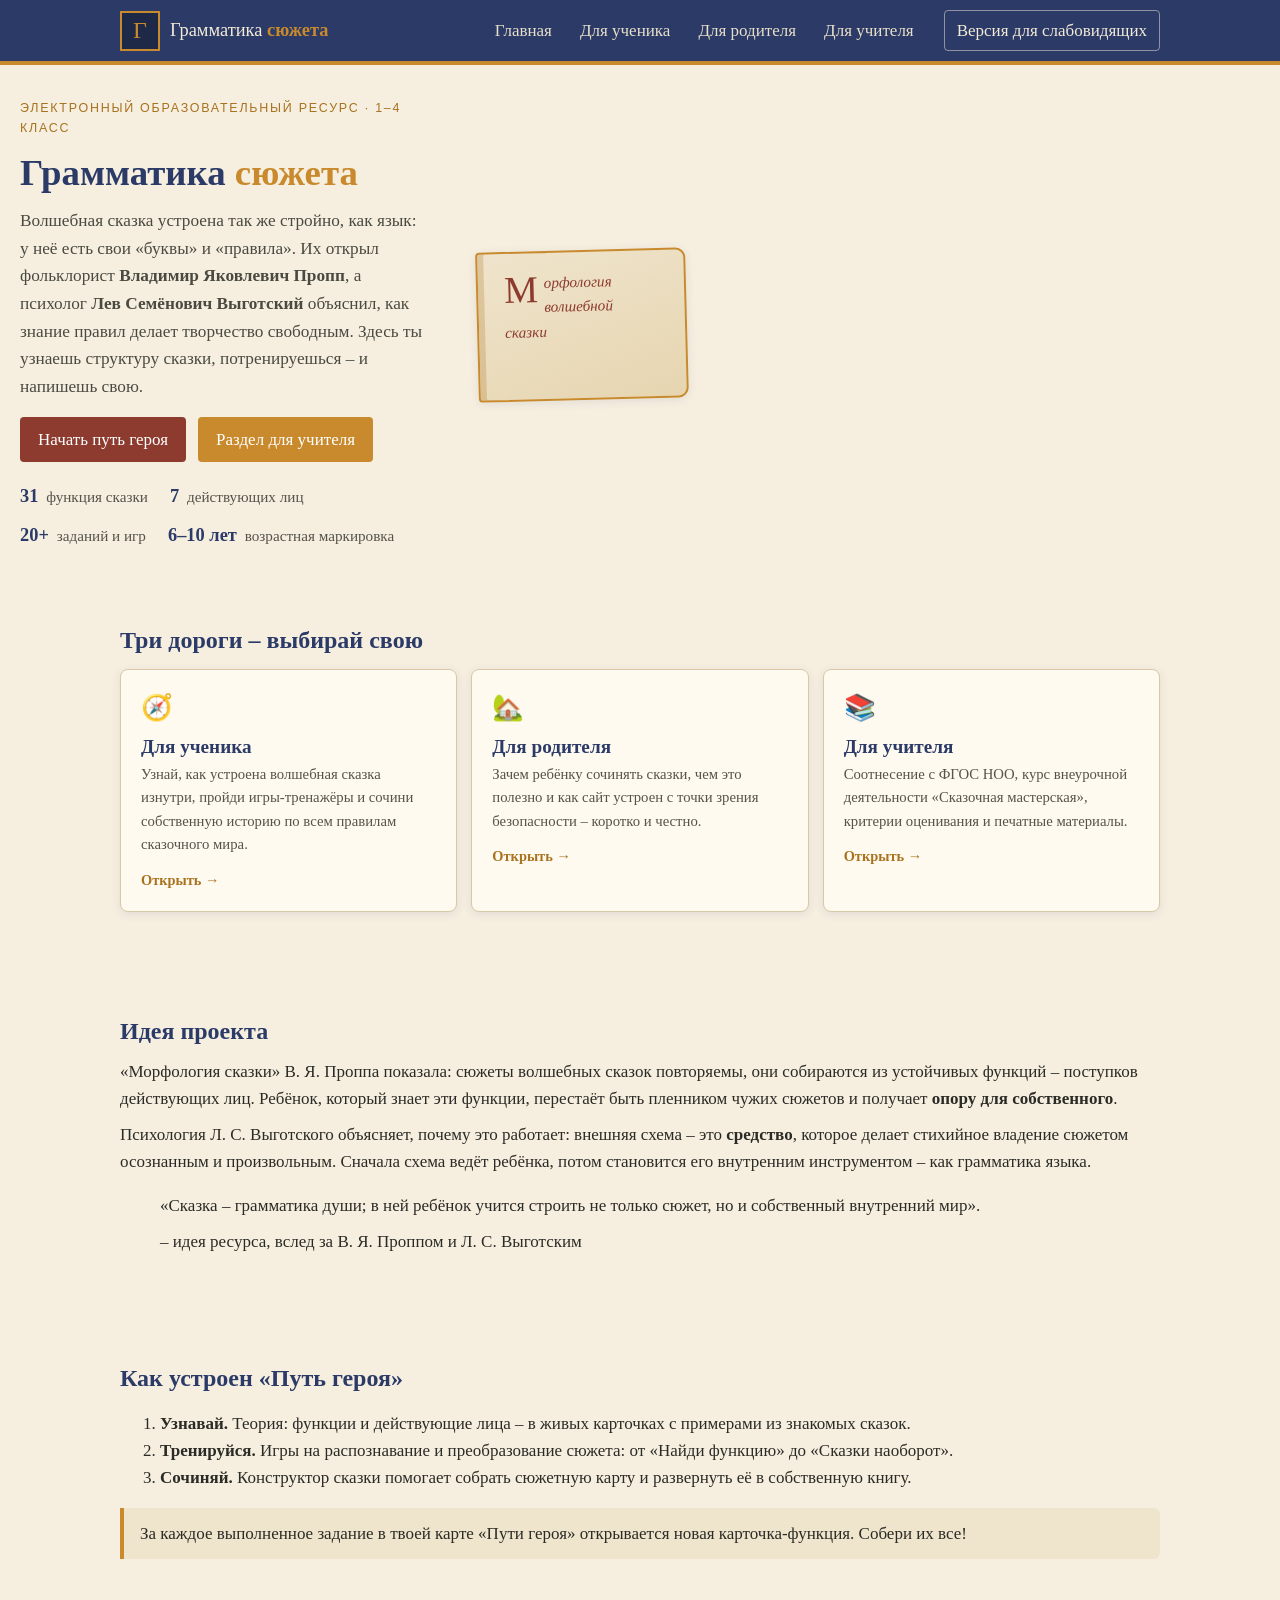
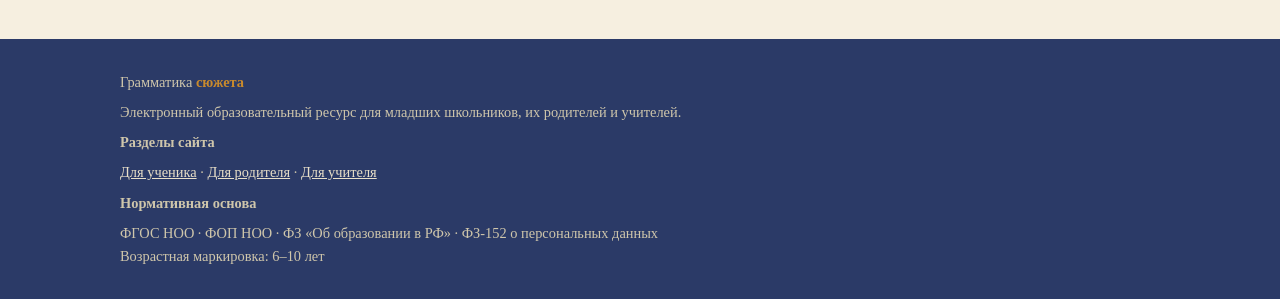
==== commit 067046ac: "uchenik: полная теория, 31 функция, картины, читалка" ====
--- a/index.html
+++ b/index.html
@@ -37,7 +37,7 @@
           <li><b>31</b> функция сказки</li>
           <li><b>7</b> действующих лиц</li>
           <li><b>20+</b> заданий и игр</li>
-          <li><b>6+</b> возрастная маркировка</li>
+          <li><b>6–10 лет</b> возрастная маркировка</li>
         </ul>
       </div>
       <div class="hero-art" aria-hidden="true">
@@ -116,7 +116,7 @@
     </div>
     <div>
       <p><b>Нормативная основа</b></p>
-      <p>ФГОС НОО · ФОП НОО · ФЗ «Об образовании в РФ» · ФЗ-152 о персональных данных<br>Возрастная маркировка: 6+</p>
+      <p>ФГОС НОО · ФОП НОО · ФЗ «Об образовании в РФ» · ФЗ-152 о персональных данных<br>Возрастная маркировка: 6–10 лет</p>
     </div>
   </div>
 </footer>
